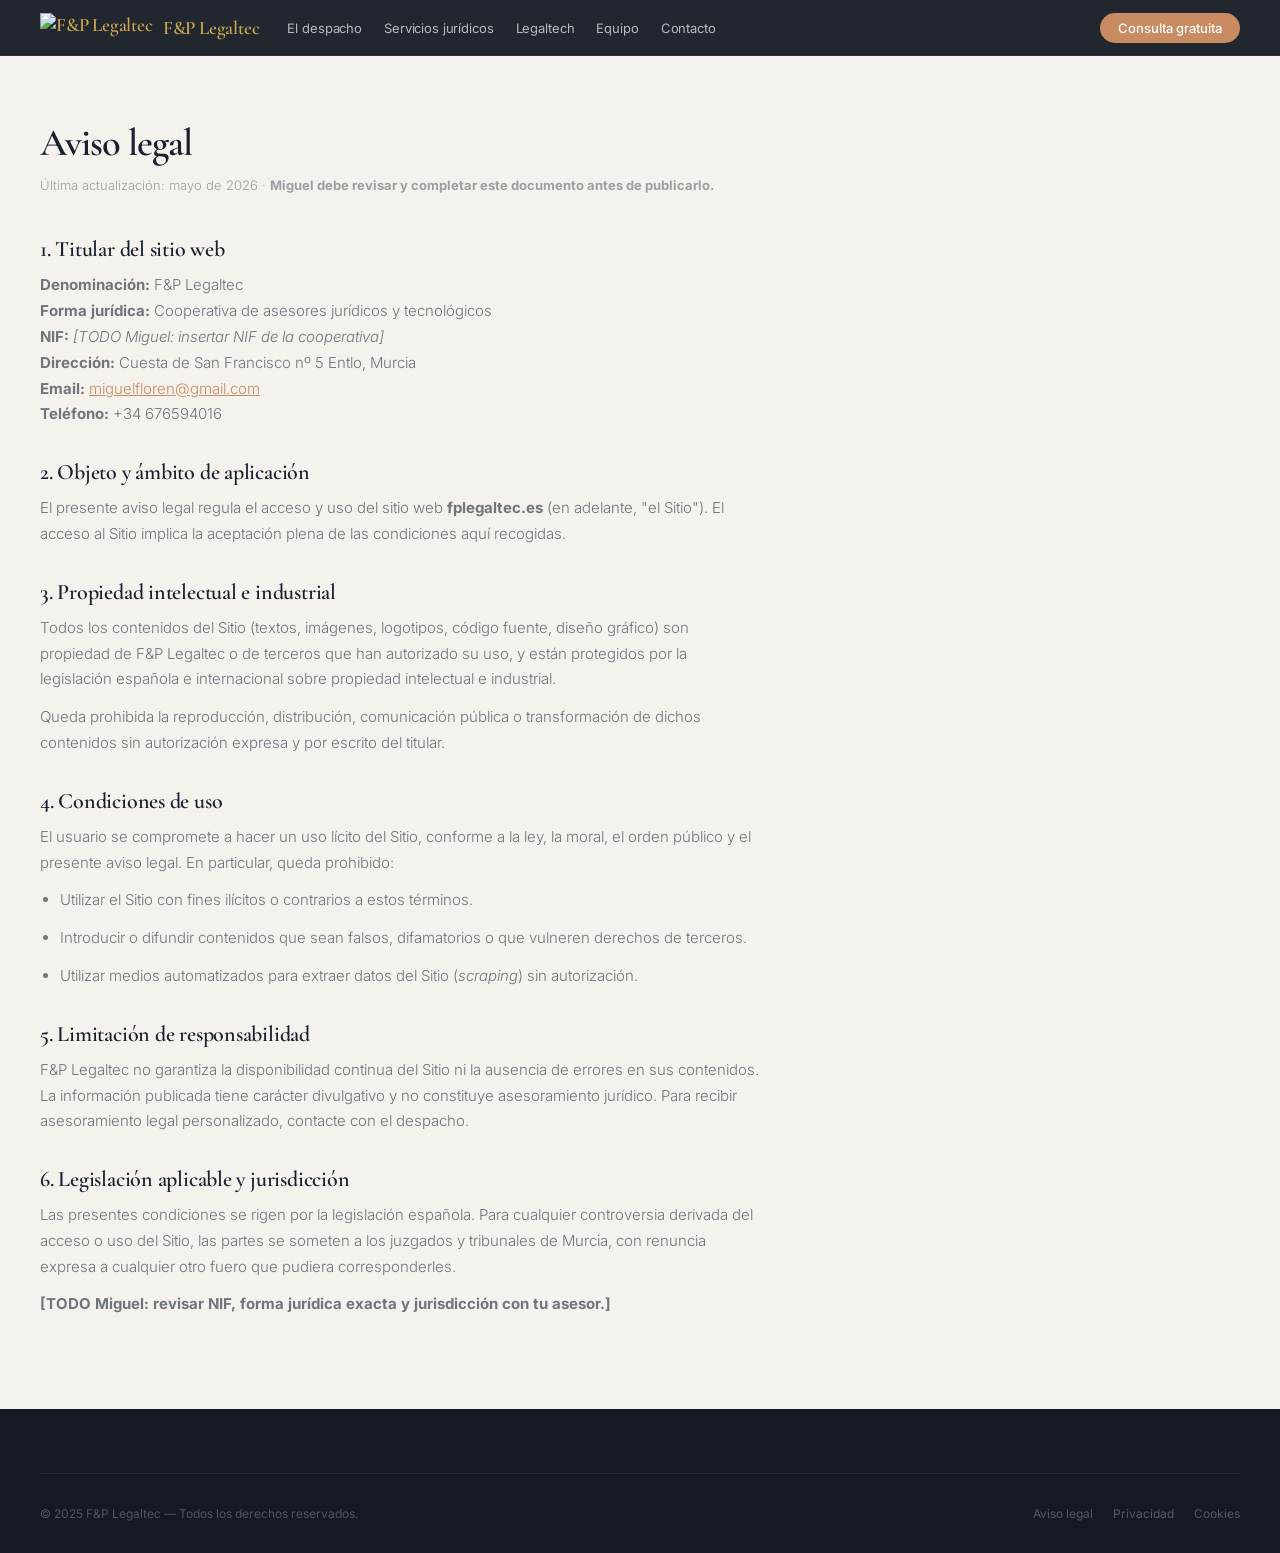
==== aviso-legal.html @ 4386c24b "Merge pull request #1 from Jabega69/fase-1-refactor feat: fases 1-3 — refactor cosmético, BD Supabas" ====
<!DOCTYPE html>
<html lang="es">
<head>
<meta charset="UTF-8">
<meta name="viewport" content="width=device-width, initial-scale=1.0">
<title>Aviso legal — F&P Legaltec</title>
<link href="https://fonts.googleapis.com/css2?family=Cormorant+Garamond:ital,wght@0,300;0,400;0,600;0,700;1,300;1,400;1,600&family=Inter:wght@300;400;500;600;700&display=swap" rel="stylesheet">
<link rel="stylesheet" href="css/main.css">
<style>
.legal-page { background: var(--parchment); padding: 120px 0 80px; min-height: 100vh; }
.legal-page h1 { font-family: var(--font-display); font-size: clamp(28px,3vw,44px); font-weight:600; letter-spacing:-0.025em; color:var(--ink); margin-bottom:8px; }
.legal-page .updated { font-size:13px; color:var(--ink-40); margin-bottom:40px; }
.legal-page h2 { font-family:var(--font-display); font-size:22px; font-weight:600; color:var(--ink); margin:32px 0 10px; letter-spacing:-0.01em; }
.legal-page p, .legal-page li { font-size:15px; color:var(--ink-60); line-height:1.72; font-weight:300; margin-bottom:12px; }
.legal-page ul { padding-left:20px; margin-bottom:12px; }
.legal-page a { color:var(--copper); }
.legal-content { max-width:720px; }
</style>
</head>
<body>

<nav class="nav" id="nav">
  <div class="nav-inner">
    <a class="nav-logo" href="index.html">
      <img src="assets/logo-legaltec.png" alt="F&P Legaltec">
      F&amp;P Legaltec
    </a>
    <div class="nav-links">
      <a class="nav-link" href="index.html#nosotros">El despacho</a>
      <a class="nav-link" href="index.html#servicios-juridicos">Servicios jurídicos</a>
      <a class="nav-link" href="index.html#tecnologia">Legaltech</a>
      <a class="nav-link" href="index.html#equipo">Equipo</a>
      <a class="nav-link" href="index.html#contacto">Contacto</a>
    </div>
    <a class="nav-cta" href="index.html#contacto">Consulta gratuita</a>
  </div>
</nav>

<main class="legal-page">
  <div class="container">
    <div class="legal-content">
      <h1>Aviso legal</h1>
      <p class="updated">Última actualización: mayo de 2026 · <strong>Miguel debe revisar y completar este documento antes de publicarlo.</strong></p>

      <h2>1. Titular del sitio web</h2>
      <p>
        <strong>Denominación:</strong> F&amp;P Legaltec<br>
        <strong>Forma jurídica:</strong> Cooperativa de asesores jurídicos y tecnológicos<br>
        <strong>NIF:</strong> <em>[TODO Miguel: insertar NIF de la cooperativa]</em><br>
        <strong>Dirección:</strong> Cuesta de San Francisco nº 5 Entlo, Murcia<br>
        <strong>Email:</strong> <a href="mailto:miguelfloren@gmail.com">miguelfloren@gmail.com</a><br>
        <strong>Teléfono:</strong> +34 676594016
      </p>

      <h2>2. Objeto y ámbito de aplicación</h2>
      <p>El presente aviso legal regula el acceso y uso del sitio web <strong>fplegaltec.es</strong> (en adelante, "el Sitio"). El acceso al Sitio implica la aceptación plena de las condiciones aquí recogidas.</p>

      <h2>3. Propiedad intelectual e industrial</h2>
      <p>Todos los contenidos del Sitio (textos, imágenes, logotipos, código fuente, diseño gráfico) son propiedad de F&amp;P Legaltec o de terceros que han autorizado su uso, y están protegidos por la legislación española e internacional sobre propiedad intelectual e industrial.</p>
      <p>Queda prohibida la reproducción, distribución, comunicación pública o transformación de dichos contenidos sin autorización expresa y por escrito del titular.</p>

      <h2>4. Condiciones de uso</h2>
      <p>El usuario se compromete a hacer un uso lícito del Sitio, conforme a la ley, la moral, el orden público y el presente aviso legal. En particular, queda prohibido:</p>
      <ul>
        <li>Utilizar el Sitio con fines ilícitos o contrarios a estos términos.</li>
        <li>Introducir o difundir contenidos que sean falsos, difamatorios o que vulneren derechos de terceros.</li>
        <li>Utilizar medios automatizados para extraer datos del Sitio (<em>scraping</em>) sin autorización.</li>
      </ul>

      <h2>5. Limitación de responsabilidad</h2>
      <p>F&amp;P Legaltec no garantiza la disponibilidad continua del Sitio ni la ausencia de errores en sus contenidos. La información publicada tiene carácter divulgativo y no constituye asesoramiento jurídico. Para recibir asesoramiento legal personalizado, contacte con el despacho.</p>

      <h2>6. Legislación aplicable y jurisdicción</h2>
      <p>Las presentes condiciones se rigen por la legislación española. Para cualquier controversia derivada del acceso o uso del Sitio, las partes se someten a los juzgados y tribunales de Murcia, con renuncia expresa a cualquier otro fuero que pudiera corresponderles.</p>

      <p><strong>[TODO Miguel: revisar NIF, forma jurídica exacta y jurisdicción con tu asesor.]</strong></p>
    </div>
  </div>
</main>

<footer class="footer">
  <div class="container">
    <div class="footer-bottom" style="padding-top:32px;border-top:1px solid rgba(255,255,255,0.07);">
      <div class="footer-legal">© 2025 F&amp;P Legaltec — Todos los derechos reservados.</div>
      <div class="footer-links">
        <a href="aviso-legal.html">Aviso legal</a>
        <a href="privacidad.html">Privacidad</a>
        <a href="cookies.html">Cookies</a>
      </div>
    </div>
  </div>
</footer>

</body>
</html>
---- css/main.css ----
/* ── RESET ──────────────────────────────────── */
*, *::before, *::after { margin: 0; padding: 0; box-sizing: border-box; }
html { scroll-behavior: smooth; }
body {
  font-family: 'Inter', 'Helvetica Neue', sans-serif;
  color: #1a2030;
  background: #ffffff;
  -webkit-font-smoothing: antialiased;
  overflow-x: hidden;
}

/* ── TOKENS ─────────────────────────────────── */
:root {
  --copper:        #c98b62;
  --copper-gold:   #c9a84c;
  --copper-dark:   #b07048;
  --copper-light:  #e5bc9a;
  --copper-pale:   #fdf5ed;
  --slate-950:     #141924;
  --slate-900:     #1b2335;
  --slate-800:     #252f40;
  --slate-750:     #2d3a4e;
  --slate-700:     #354460;
  --slate-600:     #4a5a76;
  --slate-300:     #aab5c5;
  --white:         #ffffff;
  --parchment:     #f5f2ed;
  --ink:           #1a2030;
  --ink-60:        rgba(26,32,48,0.60);
  --ink-40:        rgba(26,32,48,0.40);
  --ink-10:        rgba(26,32,48,0.10);
  --ink-06:        rgba(26,32,48,0.06);
  --font-display:  'Cormorant Garamond', Georgia, serif;
  --font-body:     'Inter', sans-serif;
  --font-mono:     'SF Mono', 'Fira Code', 'Consolas', monospace;
  --radius-pill:   980px;
  --radius-card:   18px;
}

/* ── UTILITIES ──────────────────────────────── */
.container { max-width: 1280px; margin: 0 auto; padding: 0 40px; }
.btn {
  display: inline-flex; align-items: center; gap: 8px;
  font-family: var(--font-body); cursor: pointer;
  border: none; text-decoration: none;
  transition: all 0.18s ease;
}
.btn:active { transform: scale(0.97); }
.btn-primary {
  background: var(--copper); color: white;
  font-size: 16px; font-weight: 400; letter-spacing: -0.01em;
  padding: 13px 28px; border-radius: var(--radius-pill);
}
.btn-primary:hover { background: var(--copper-dark); }
.btn-ghost-white {
  background: transparent; color: white;
  font-size: 15px; font-weight: 400;
  padding: 12px 26px; border-radius: var(--radius-pill);
  border: 1px solid rgba(255,255,255,0.28);
}
.btn-ghost-white:hover { background: rgba(255,255,255,0.08); }
.section-label {
  font-size: 11px; font-weight: 600;
  text-transform: uppercase; letter-spacing: 0.13em;
  color: var(--copper); margin-bottom: 12px;
  display: block;
}

/* ── NAV ────────────────────────────────────── */
.nav {
  position: fixed; top: 0; left: 0; right: 0; z-index: 200;
  background: rgba(20,25,36,0.94);
  backdrop-filter: blur(20px);
  -webkit-backdrop-filter: blur(20px);
  height: 56px;
  display: flex; align-items: center;
  border-bottom: 1px solid rgba(255,255,255,0.06);
  transition: background 0.2s, border-color 0.2s;
}
.nav-inner {
  max-width: 1280px; margin: 0 auto; padding: 0 40px;
  display: flex; align-items: center; gap: 28px; width: 100%;
}
.nav-logo {
  font-family: var(--font-display);
  color: #c9a84c; font-size: 19px; font-weight: 600;
  letter-spacing: -0.01em; white-space: nowrap; text-decoration: none;
  display: flex; align-items: center; gap: 10px; flex-shrink: 0;
}
.nav-logo img { height: 30px; }
.nav-links { display: flex; gap: 22px; flex: 1; }
.nav-link {
  color: rgba(255,255,255,0.68); font-size: 13px;
  font-weight: 400; letter-spacing: -0.01em;
  text-decoration: none; cursor: pointer;
  transition: color 0.15s; white-space: nowrap;
}
.nav-link:hover { color: white; }
.nav-cta {
  background: var(--copper); color: white;
  font-size: 13px; font-weight: 500;
  padding: 7px 18px; border-radius: var(--radius-pill);
  text-decoration: none; white-space: nowrap;
  transition: background 0.15s; flex-shrink: 0;
}
.nav-cta:hover { background: var(--copper-dark); }
.nav-hamburger {
  display: none; flex-direction: column; gap: 5px;
  background: none; border: none; cursor: pointer;
  padding: 6px; margin-left: auto;
}
.nav-hamburger span {
  display: block; width: 22px; height: 2px;
  background: rgba(255,255,255,0.8); border-radius: 2px;
}
.nav-mobile {
  display: none; position: fixed; top: 56px; left: 0; right: 0; z-index: 190;
  background: rgba(20,25,36,0.98);
  backdrop-filter: blur(20px);
  padding: 16px 20px 24px;
  border-bottom: 1px solid rgba(255,255,255,0.08);
  flex-direction: column; gap: 4px;
}
.nav-mobile.open { display: flex; }
.nav-mobile .nav-link { font-size: 15px; padding: 11px 4px; border-bottom: 1px solid rgba(255,255,255,0.06); }
.nav-mobile .nav-cta { margin-top: 10px; text-align: center; padding: 12px; }

/* ── HERO ────────────────────────────────────── */
.hero {
  background: var(--slate-750);
  min-height: 100vh;
  display: flex; align-items: center;
  padding: 120px 0 80px;
  position: relative; overflow: hidden;
}
.hero-grid {
  position: absolute; inset: 0; opacity: 0.045;
  background-image:
    repeating-linear-gradient(0deg, transparent, transparent 60px, rgba(255,255,255,1) 60px, rgba(255,255,255,1) 61px),
    repeating-linear-gradient(90deg, transparent, transparent 60px, rgba(255,255,255,1) 60px, rgba(255,255,255,1) 61px);
  pointer-events: none;
}
.hero-glow {
  position: absolute; bottom: -200px; right: -100px;
  width: 700px; height: 700px; border-radius: 50%;
  background: radial-gradient(circle, rgba(201,139,98,0.13) 0%, transparent 65%);
  pointer-events: none;
}
.hero-glow-2 {
  position: absolute; top: -150px; left: -100px;
  width: 500px; height: 500px; border-radius: 50%;
  background: radial-gradient(circle, rgba(53,68,96,0.6) 0%, transparent 70%);
  pointer-events: none;
}
.hero-inner {
  max-width: 1280px; margin: 0 auto; padding: 0 40px;
  display: grid; grid-template-columns: 1.1fr 0.9fr;
  gap: 64px; align-items: center; width: 100%;
  position: relative; z-index: 1;
}
.hero-eyebrow {
  font-size: 11px; font-weight: 600;
  text-transform: uppercase; letter-spacing: 0.15em;
  color: var(--copper-light); margin-bottom: 20px;
  display: flex; align-items: center; gap: 10px;
}
.hero-eyebrow::before {
  content: ''; display: block; width: 28px; height: 1px;
  background: var(--copper-light);
}
.hero-title {
  font-family: var(--font-display);
  font-size: clamp(38px, 4.6vw, 64px);
  font-weight: 600; color: white;
  letter-spacing: -0.03em; line-height: 1.03;
  margin-bottom: 22px;
}
.hero-title em { font-style: italic; font-weight: 300; color: var(--copper-light); }
.hero-sub {
  font-size: 17px; font-weight: 300; color: rgba(255,255,255,0.60);
  line-height: 1.68; margin-bottom: 38px; letter-spacing: -0.01em;
  max-width: 500px;
}
.hero-btns { display: flex; gap: 14px; flex-wrap: wrap; margin-bottom: 44px; }
.hero-metrics {
  display: flex; gap: 0;
  border-top: 1px solid rgba(255,255,255,0.09);
  padding-top: 32px;
}
.hero-metric {
  flex: 1; padding-right: 24px;
  border-right: 1px solid rgba(255,255,255,0.09);
  margin-right: 24px;
}
.hero-metric:last-child { border-right: none; margin-right: 0; padding-right: 0; }
.metric-num {
  font-family: var(--font-display);
  font-size: 38px; font-weight: 700; color: var(--copper-light);
  letter-spacing: -0.04em; line-height: 1;
}
.metric-label { font-size: 12px; color: rgba(255,255,255,0.45); margin-top: 5px; line-height: 1.4; }

/* Right side — portrait */
.hero-visual { display: flex; flex-direction: column; gap: 14px; position: relative; z-index: 1; }
.hero-portrait { position: relative; }
.hero-portrait-frame {
  position: relative; border-radius: 18px; overflow: hidden;
  border: 1px solid rgba(255,255,255,0.10);
  box-shadow: 0 24px 60px rgba(0,0,0,0.35);
  aspect-ratio: 3 / 2;
}
.hero-portrait-frame img {
  width: 100%; height: 100%; object-fit: cover; display: block;
  filter: saturate(0.95) contrast(1.02);
}
.hero-portrait-frame::after {
  content: ''; position: absolute; inset: 0;
  background: linear-gradient(180deg, transparent 55%, rgba(20,25,36,0.55) 100%);
  pointer-events: none;
}
.hero-portrait-badge {
  position: absolute; left: 18px; bottom: 18px; z-index: 2;
  display: flex; align-items: center; gap: 12px;
  background: rgba(20,25,36,0.78); backdrop-filter: blur(14px);
  border: 1px solid rgba(255,255,255,0.12);
  border-radius: 14px; padding: 12px 16px;
}
.hero-portrait-badge i { font-size: 22px; color: var(--copper-light); }
.hero-portrait-badge strong { font-family: var(--font-display); font-size: 17px; font-weight: 600; color: white; display: block; line-height: 1; }
.hero-portrait-badge span { font-size: 11px; color: rgba(255,255,255,0.55); display: block; margin-top: 3px; }

.hero-cards { display: flex; flex-direction: column; gap: 10px; }
.hero-card {
  background: rgba(255,255,255,0.05);
  border: 1px solid rgba(255,255,255,0.09);
  border-radius: 12px; padding: 16px 18px;
  display: flex; align-items: center; gap: 14px;
  transition: background 0.2s;
}
.hero-card:hover { background: rgba(255,255,255,0.08); }
.hero-card-icon {
  width: 36px; height: 36px; border-radius: 9px; flex-shrink: 0;
  display: flex; align-items: center; justify-content: center;
  font-size: 18px; background: rgba(201,139,98,0.15); color: var(--copper-light);
}
.hero-card-title { font-size: 14px; font-weight: 600; color: white; margin-bottom: 2px; }
.hero-card-text { font-size: 12px; color: rgba(255,255,255,0.48); line-height: 1.4; }

/* ── SOBRE NOSOTROS ─────────────────────────── */
.about { background: var(--parchment); padding: 104px 0; }
.about-inner {
  display: grid; grid-template-columns: 1fr 1fr;
  gap: 80px; align-items: start;
}
.about-text h2 {
  font-family: var(--font-display);
  font-size: clamp(30px, 3.2vw, 46px); font-weight: 600;
  letter-spacing: -0.025em; line-height: 1.1;
  color: var(--ink); margin-bottom: 20px;
}
.about-text h2 em { font-style: italic; font-weight: 300; color: var(--copper); }
.about-text p {
  font-size: 16px; color: var(--ink-60); line-height: 1.68;
  margin-bottom: 16px; font-weight: 300;
}
.about-text p strong { color: var(--ink); font-weight: 600; }
.about-text p:last-of-type { margin-bottom: 32px; }
.about-right { display: flex; flex-direction: column; gap: 16px; }
.about-card {
  background: white; border-radius: 16px;
  padding: 26px 28px; border: 1px solid var(--ink-10);
  display: flex; gap: 18px; align-items: flex-start;
  transition: box-shadow 0.2s, transform 0.2s;
}
.about-card:hover { box-shadow: 0 6px 24px rgba(26,32,48,0.09); transform: translateY(-2px); }
.about-card-icon {
  width: 44px; height: 44px; border-radius: 11px; flex-shrink: 0;
  background: var(--copper-pale); color: var(--copper);
  display: flex; align-items: center; justify-content: center; font-size: 21px;
}
.about-card h4 { font-size: 15px; font-weight: 600; color: var(--ink); margin-bottom: 5px; }
.about-card p { font-size: 13px; color: var(--ink-60); line-height: 1.58; }
.about-dark {
  background: var(--slate-800); border-color: transparent;
}
.about-dark .about-card-icon { background: rgba(201,139,98,0.15); color: var(--copper-light); }
.about-dark h4 { color: white; }
.about-dark p { color: rgba(255,255,255,0.55); }

/* ── SERVICIOS JURÍDICOS ────────────────────── */
.services-legal { background: var(--white); padding: 104px 0; }
.section-head { margin-bottom: 52px; }
.section-head h2 {
  font-family: var(--font-display);
  font-size: clamp(28px, 3vw, 44px); font-weight: 600;
  letter-spacing: -0.025em; line-height: 1.1; color: var(--ink);
  max-width: 600px; margin-bottom: 12px;
}
.section-head p { font-size: 16px; color: var(--ink-60); line-height: 1.65; max-width: 560px; font-weight: 300; }
.services-grid {
  display: grid; grid-template-columns: repeat(3, 1fr); gap: 20px;
}
.service-card {
  background: var(--white); border: 1px solid var(--ink-10);
  border-radius: var(--radius-card); padding: 30px 26px;
  transition: box-shadow 0.22s, transform 0.22s;
}
.service-card:hover { box-shadow: 0 8px 32px rgba(26,32,48,0.09); transform: translateY(-3px); }
.card-icon {
  width: 48px; height: 48px; border-radius: 12px;
  background: var(--copper-pale); color: var(--copper);
  display: flex; align-items: center; justify-content: center;
  font-size: 22px; margin-bottom: 18px;
}
.service-card h3 {
  font-family: var(--font-display);
  font-size: 20px; font-weight: 600; color: var(--ink);
  letter-spacing: -0.01em; line-height: 1.2; margin-bottom: 10px;
}
.service-card p { font-size: 14px; color: var(--ink-60); line-height: 1.65; margin-bottom: 18px; }
.card-link {
  font-size: 13px; color: var(--copper); font-weight: 600;
  text-decoration: none; display: inline-flex; align-items: center;
  gap: 4px; transition: gap 0.15s;
}
.card-link:hover { gap: 8px; }

/* ── TECNOLOGÍA LEGAL ───────────────────────── */
.tech-section { background: var(--slate-800); padding: 104px 0; }
.tech-inner {
  display: grid; grid-template-columns: 1fr 1fr;
  gap: 80px; align-items: center;
}
.tech-text .section-label { color: var(--copper-light); }
.tech-text h2 {
  font-family: var(--font-display);
  font-size: clamp(30px, 3.2vw, 46px); font-weight: 600;
  color: white; letter-spacing: -0.025em; line-height: 1.1;
  margin-bottom: 18px;
}
.tech-text h2 em { font-style: italic; font-weight: 300; color: var(--copper-light); }
.tech-text > p { font-size: 16px; color: rgba(255,255,255,0.58); line-height: 1.68; margin-bottom: 32px; font-weight: 300; }
.tech-features { display: flex; flex-direction: column; gap: 16px; margin-bottom: 36px; }
.tech-feature {
  display: flex; gap: 14px; align-items: flex-start;
}
.tech-feature-icon {
  width: 38px; height: 38px; border-radius: 9px; flex-shrink: 0;
  background: rgba(201,139,98,0.15); color: var(--copper-light);
  display: flex; align-items: center; justify-content: center; font-size: 18px;
}
.tech-feature h4 { font-size: 15px; font-weight: 600; color: white; margin-bottom: 3px; }
.tech-feature p { font-size: 13px; color: rgba(255,255,255,0.50); line-height: 1.55; }
.tech-grid { display: flex; flex-direction: column; gap: 14px; }
.tech-card {
  background: rgba(255,255,255,0.05);
  border: 1px solid rgba(255,255,255,0.09);
  border-radius: 14px; padding: 22px 24px;
  transition: background 0.2s;
}
.tech-card:hover { background: rgba(255,255,255,0.08); }
.tech-card-head {
  display: flex; align-items: center; gap: 12px; margin-bottom: 10px;
}
.tech-card-icon { font-size: 22px; color: var(--copper-light); }
.tech-card-title { font-size: 15px; font-weight: 600; color: white; }
.tech-card p { font-size: 13px; color: rgba(255,255,255,0.50); line-height: 1.58; }
.tech-badge {
  display: inline-flex; align-items: center; gap: 5px;
  background: rgba(201,139,98,0.15); color: var(--copper-light);
  font-size: 11px; font-weight: 600; text-transform: uppercase;
  letter-spacing: 0.1em; padding: 5px 12px; border-radius: 980px;
  border: 1px solid rgba(201,139,98,0.25); margin-bottom: 18px;
}

/* ── DIFERENCIADORES ────────────────────────── */
.why { background: var(--parchment); padding: 104px 0; }
.why-grid {
  display: grid; grid-template-columns: repeat(3, 1fr);
  gap: 24px; margin-top: 52px;
}
.why-card {
  background: white; border-radius: var(--radius-card);
  padding: 32px 28px; border: 1px solid var(--ink-10);
  transition: box-shadow 0.2s, transform 0.2s;
}
.why-card:hover { box-shadow: 0 8px 28px rgba(26,32,48,0.09); transform: translateY(-2px); }
.why-num {
  font-family: var(--font-display);
  font-size: 48px; font-weight: 700; color: var(--copper-pale);
  letter-spacing: -0.05em; line-height: 1; margin-bottom: 12px;
}
.why-card h3 { font-family: var(--font-display); font-size: 22px; font-weight: 600; color: var(--ink); letter-spacing: -0.01em; margin-bottom: 10px; }
.why-card p { font-size: 14px; color: var(--ink-60); line-height: 1.65; }

.why-highlight {
  background: var(--slate-900);
  border-radius: var(--radius-card);
  padding: 40px 44px; margin-top: 32px;
  display: flex; align-items: center; gap: 48px;
}
.why-highlight-text h3 {
  font-family: var(--font-display);
  font-size: clamp(22px, 2.5vw, 32px); font-weight: 600;
  color: white; letter-spacing: -0.02em; line-height: 1.15;
  margin-bottom: 10px;
}
.why-highlight-text h3 em { font-style: italic; font-weight: 300; color: var(--copper-light); }
.why-highlight-text p { font-size: 15px; color: rgba(255,255,255,0.55); line-height: 1.65; max-width: 460px; }
.why-highlight-cta { flex-shrink: 0; }

/* ── CASOS DE USO ───────────────────────────── */
.cases { background: var(--white); padding: 104px 0; }
.cases-grid {
  display: grid; grid-template-columns: repeat(2, 1fr);
  gap: 24px; margin-top: 52px;
}
.case-card {
  border-radius: var(--radius-card); padding: 32px 30px;
  border: 1px solid var(--ink-10);
  transition: box-shadow 0.2s, transform 0.2s;
}
.case-card:hover { box-shadow: 0 8px 28px rgba(26,32,48,0.09); transform: translateY(-2px); }
.case-card.dark { background: var(--slate-800); border-color: transparent; }
.case-tag {
  display: inline-flex; align-items: center; gap: 5px;
  font-size: 11px; font-weight: 600; text-transform: uppercase;
  letter-spacing: 0.1em; padding: 4px 10px; border-radius: 980px;
  margin-bottom: 18px;
}
.case-tag.legal { background: var(--copper-pale); color: var(--copper); }
.case-tag.tech { background: rgba(201,139,98,0.15); color: var(--copper-light); }
.case-card h3 {
  font-family: var(--font-display);
  font-size: 22px; font-weight: 600; color: var(--ink);
  letter-spacing: -0.015em; margin-bottom: 12px; line-height: 1.2;
}
.case-card.dark h3 { color: white; }
.case-card p { font-size: 14px; color: var(--ink-60); line-height: 1.65; }
.case-card.dark p { color: rgba(255,255,255,0.53); }
.case-result {
  margin-top: 18px; padding-top: 16px;
  border-top: 1px solid var(--ink-10);
  display: flex; align-items: center; gap: 8px;
  font-size: 13px; font-weight: 600; color: var(--copper);
}
.case-card.dark .case-result { border-top-color: rgba(255,255,255,0.10); color: var(--copper-light); }
.case-result i { font-size: 16px; }

/* ── EQUIPO ─────────────────────────────────── */
.team { background: var(--parchment); padding: 104px 0; }
.team-grid {
  display: grid; grid-template-columns: repeat(4, 1fr);
  gap: 22px; margin-top: 52px;
}
.team-card {
  text-align: center; padding: 32px 20px 28px;
  border: 1px solid var(--ink-10); border-radius: var(--radius-card);
  background: white;
  transition: box-shadow 0.2s, transform 0.2s;
}
.team-card:hover { box-shadow: 0 8px 28px rgba(26,32,48,0.09); transform: translateY(-2px); }
.team-avatar {
  width: 76px; height: 76px; border-radius: 50%;
  margin: 0 auto 14px;
  display: flex; align-items: center; justify-content: center;
  font-family: var(--font-display); font-size: 26px; font-weight: 600;
  background: var(--copper-pale); color: var(--copper);
}
.team-card h4 {
  font-family: var(--font-display);
  font-size: 18px; font-weight: 600; color: var(--ink);
  letter-spacing: -0.01em; margin-bottom: 3px;
}
.team-role {
  font-size: 11px; font-weight: 600; text-transform: uppercase;
  letter-spacing: 0.09em; color: var(--copper); margin-bottom: 10px;
  display: block;
}
.team-divider {
  width: 28px; height: 2px; border-radius: 2px;
  background: var(--copper-pale); margin: 10px auto 12px;
}
.team-bio { font-size: 13px; color: var(--ink-60); line-height: 1.58; }

/* ── PROCESO ────────────────────────────────── */
.process { background: var(--white); padding: 104px 0; }
.process-steps {
  display: grid; grid-template-columns: repeat(4, 1fr);
  gap: 0; margin-top: 52px; position: relative;
}
.process-steps::before {
  content: ''; position: absolute; top: 27px; left: 13%; right: 13%;
  height: 1px; background: var(--ink-10);
}
.step { text-align: center; padding: 0 12px; position: relative; }
.step-num {
  width: 54px; height: 54px; border-radius: 50%;
  background: var(--copper-pale); color: var(--copper);
  font-family: var(--font-display); font-size: 22px; font-weight: 600;
  display: flex; align-items: center; justify-content: center;
  margin: 0 auto 20px; position: relative; z-index: 1;
  border: 2px solid rgba(201,139,98,0.3);
}
.step h4 { font-size: 15px; font-weight: 600; color: var(--ink); margin-bottom: 8px; }
.step p { font-size: 13px; color: var(--ink-60); line-height: 1.58; }

/* ── CONTACTO ───────────────────────────────── */
.contact { background: var(--parchment); padding: 104px 0; }
.contact-inner {
  display: grid; grid-template-columns: 1fr 1.15fr;
  gap: 80px; align-items: start;
}
.contact-info .section-label { margin-bottom: 14px; }
.contact-info h2 {
  font-family: var(--font-display);
  font-size: clamp(28px, 3vw, 44px); font-weight: 600;
  letter-spacing: -0.025em; line-height: 1.1;
  color: var(--ink); margin-bottom: 14px;
}
.contact-info > p {
  font-size: 16px; color: var(--ink-60); line-height: 1.65;
  margin-bottom: 36px; font-weight: 300;
}
.contact-detail { display: flex; gap: 14px; align-items: flex-start; margin-bottom: 18px; }
.contact-icon {
  width: 40px; height: 40px; background: var(--copper-pale);
  border-radius: 10px; display: flex; align-items: center;
  justify-content: center; color: var(--copper); font-size: 18px; flex-shrink: 0;
}
.contact-detail strong { font-size: 13px; font-weight: 600; color: var(--ink); display: block; margin-bottom: 2px; }
.contact-detail span { font-size: 14px; color: var(--ink-60); }
.contact-privacy {
  margin-top: 28px; padding: 16px 18px;
  background: white; border-radius: 12px; border: 1px solid var(--ink-10);
  display: flex; gap: 12px; align-items: flex-start;
}
.contact-privacy i { font-size: 17px; color: var(--copper); flex-shrink: 0; margin-top: 1px; }
.contact-privacy p { font-size: 13px; color: var(--ink-60); line-height: 1.55; }
.contact-form {
  background: white; border-radius: 20px;
  padding: 36px; border: 1px solid var(--ink-10);
}
.form-title {
  font-family: var(--font-display);
  font-size: 24px; font-weight: 600; color: var(--ink);
  margin-bottom: 24px; letter-spacing: -0.02em;
}
.form-row { display: grid; grid-template-columns: 1fr 1fr; gap: 14px; }
.form-group { margin-bottom: 16px; }
.form-label { font-size: 13px; font-weight: 600; color: var(--ink); margin-bottom: 7px; display: block; }
.form-input {
  width: 100%; padding: 12px 16px;
  border: 1px solid rgba(26,32,48,0.14);
  border-radius: 10px; font-family: var(--font-body);
  font-size: 15px; color: var(--ink); background: white;
  outline: none; transition: border-color 0.15s, box-shadow 0.15s;
  appearance: none;
}
.form-input::placeholder { color: var(--ink-40); }
.form-input:focus { border-color: var(--copper); box-shadow: 0 0 0 3px rgba(201,139,98,0.14); }
select.form-input { cursor: pointer; }
textarea.form-input { resize: vertical; min-height: 100px; }
.form-submit {
  width: 100%; padding: 14px;
  background: var(--copper); color: white;
  font-family: var(--font-body); font-size: 17px;
  font-weight: 400; border: none; border-radius: var(--radius-pill);
  cursor: pointer; transition: background 0.15s; margin-top: 4px;
}
.form-submit:hover { background: var(--copper-dark); }
.form-submit:active { transform: scale(0.97); }
.form-note { font-size: 12px; color: var(--ink-40); text-align: center; margin-top: 12px; line-height: 1.55; }
.form-success { display: none; text-align: center; padding: 32px 20px; }
.form-success-icon {
  width: 60px; height: 60px; border-radius: 50%;
  background: var(--copper-pale); color: var(--copper);
  font-size: 28px; margin: 0 auto 16px;
  display: flex; align-items: center; justify-content: center;
}
.form-success h3 {
  font-family: var(--font-display); font-size: 22px; font-weight: 600;
  color: var(--ink); margin-bottom: 8px; letter-spacing: -0.01em;
}
.form-success p { font-size: 15px; color: var(--ink-60); line-height: 1.6; }

/* ── FOOTER ─────────────────────────────────── */
.footer { background: var(--slate-950); padding: 64px 0 32px; }
.footer-top {
  display: grid; grid-template-columns: 2fr 1fr 1fr 1fr;
  gap: 48px; margin-bottom: 48px;
}
.footer-logo {
  font-family: var(--font-display);
  font-size: 20px; font-weight: 600;
  color: #c9a84c; letter-spacing: -0.01em;
  display: flex; align-items: center; gap: 10px; margin-bottom: 14px;
}
.footer-logo img { height: 30px; }
.footer-brand > p { font-size: 13px; color: rgba(255,255,255,0.40); line-height: 1.7; max-width: 260px; }
.footer-tagline {
  margin-top: 16px; display: inline-flex; align-items: center; gap: 6px;
  font-size: 11px; color: rgba(255,255,255,0.28); font-weight: 500; letter-spacing: 0.04em;
}
.footer-tagline::before { content: ''; display: block; width: 16px; height: 1px; background: rgba(255,255,255,0.2); }
.footer-col h4 {
  font-size: 11px; font-weight: 600; color: rgba(255,255,255,0.88);
  text-transform: uppercase; letter-spacing: 0.1em; margin-bottom: 16px;
}
.footer-col a, .footer-col span {
  display: block; font-size: 13px;
  color: rgba(255,255,255,0.42); text-decoration: none;
  margin-bottom: 10px; line-height: 1.4; transition: color 0.15s; cursor: pointer;
}
.footer-col a:hover { color: rgba(255,255,255,0.82); }
.footer-bottom {
  border-top: 1px solid rgba(255,255,255,0.07);
  padding-top: 24px; display: flex;
  justify-content: space-between; align-items: center;
  flex-wrap: wrap; gap: 12px;
}
.footer-legal { font-size: 12px; color: rgba(255,255,255,0.26); }
.footer-links { display: flex; gap: 20px; }
.footer-links a { font-size: 12px; color: rgba(255,255,255,0.28); text-decoration: none; transition: color 0.15s; }
.footer-links a:hover { color: rgba(255,255,255,0.6); }

/* ── RESPONSIVE ─────────────────────────────── */
@media (max-width: 960px) {
  .hero-inner { grid-template-columns: 1fr; gap: 48px; }
  .hero-visual { display: grid; grid-template-columns: 1fr 1fr; gap: 12px; }
  .hero-portrait { grid-column: 1 / -1; max-width: 480px; margin: 0 auto; width: 100%; }
  .about-inner { grid-template-columns: 1fr; gap: 48px; }
  .tech-inner { grid-template-columns: 1fr; gap: 48px; }
  .why-grid { grid-template-columns: 1fr 1fr; }
  .cases-grid { grid-template-columns: 1fr; }
  .team-grid { grid-template-columns: 1fr 1fr; gap: 18px; }
  .process-steps { grid-template-columns: 1fr 1fr; gap: 32px; }
  .process-steps::before { display: none; }
  .contact-inner { grid-template-columns: 1fr; gap: 48px; }
  .footer-top { grid-template-columns: 1fr 1fr; gap: 32px; }
  .nav-links, .nav-cta { display: none; }
  .nav-hamburger { display: flex; }
  .services-grid { grid-template-columns: 1fr 1fr; }
  .why-highlight { flex-direction: column; gap: 24px; text-align: center; }
}
@media (max-width: 640px) {
  .container { padding: 0 20px; }
  .nav-inner { padding: 0 20px; }
  .hero-inner { padding: 0 20px; }
  .hero-visual { grid-template-columns: 1fr; }
  .services-grid { grid-template-columns: 1fr; }
  .why-grid { grid-template-columns: 1fr; }
  .team-grid { grid-template-columns: 1fr 1fr; }
  .process-steps { grid-template-columns: 1fr; }
  .form-row { grid-template-columns: 1fr; }
  .footer-top { grid-template-columns: 1fr; }
  .hero, .about, .services-legal, .tech-section, .why, .cases, .team, .process, .contact { padding: 80px 0; }
  .hero { padding-top: 96px; }
}
@media (max-width: 420px) {
  .team-grid { grid-template-columns: 1fr; }
}

/* ── REVEAL ANIMATION ───────────────────────── */
.reveal {
  opacity: 0; transform: translateY(18px);
  transition: opacity 0.55s ease, transform 0.55s ease;
}
.reveal.visible { opacity: 1; transform: none; }
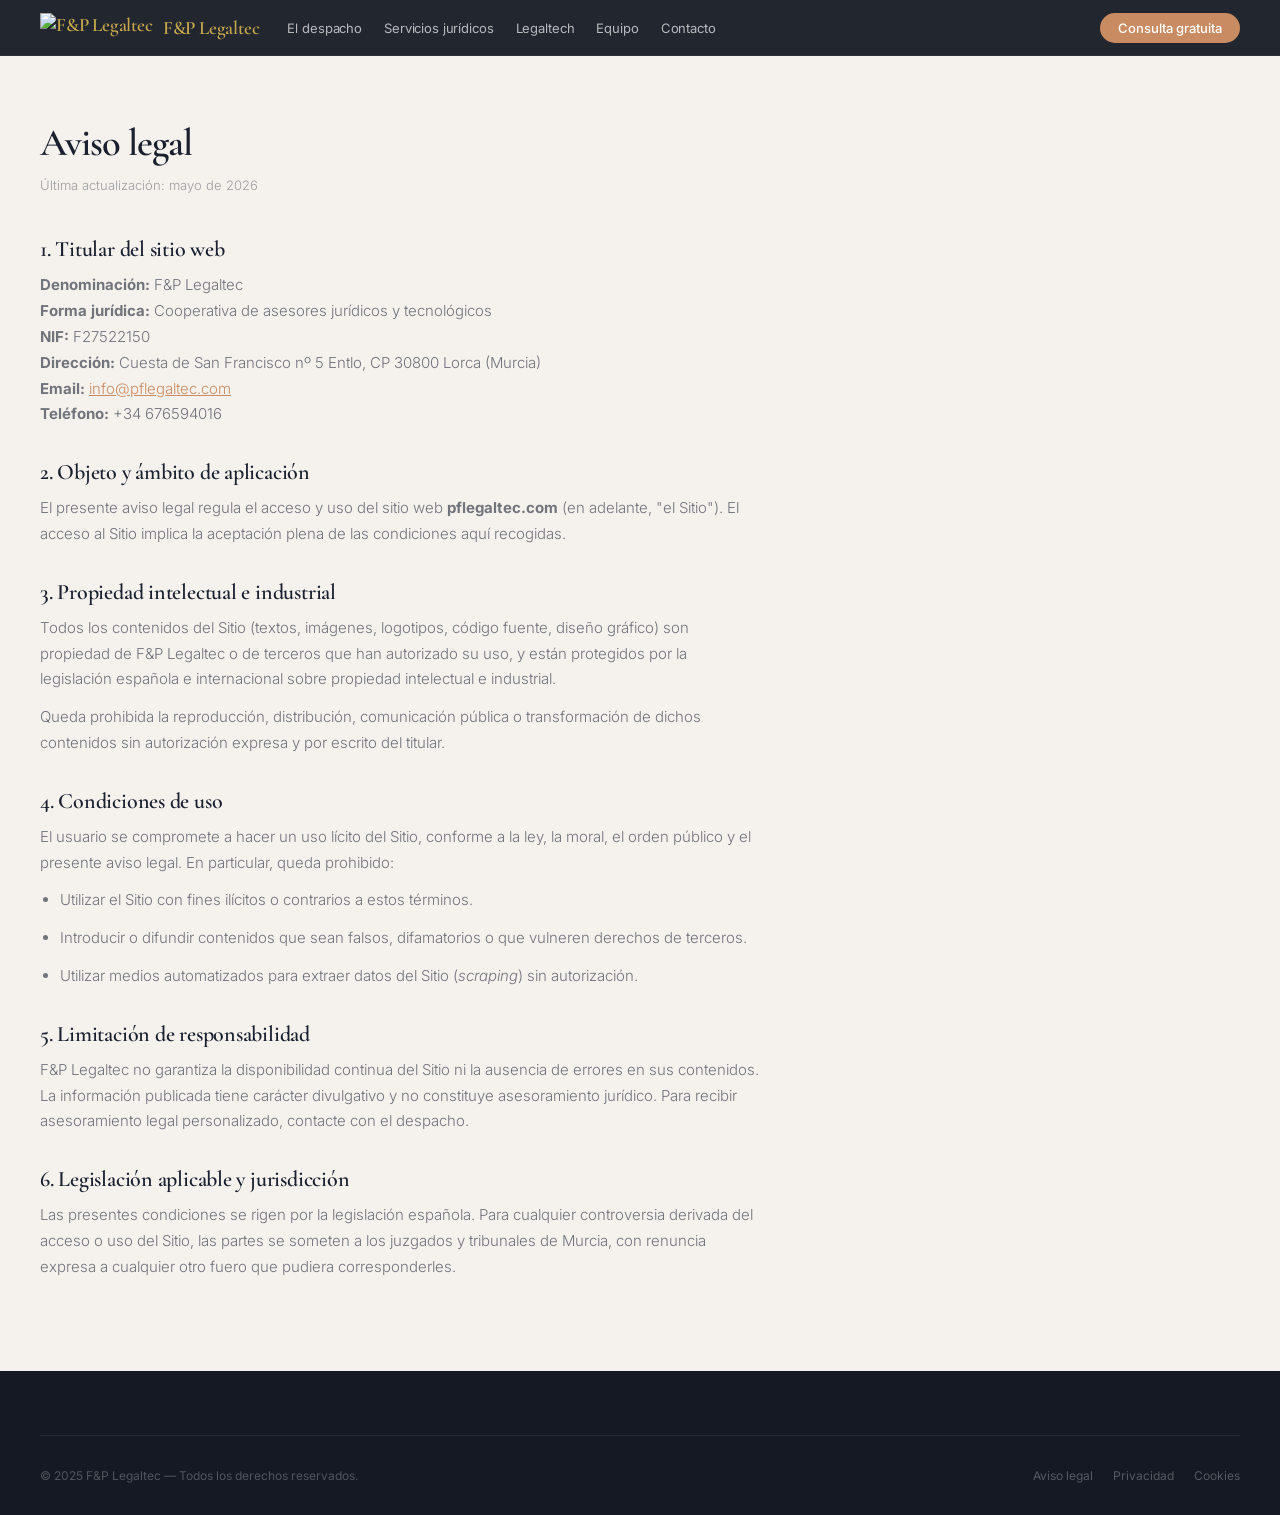
==== commit a8cb2796: "Merge pull request #4 from Jabega69/fix/auditoria-coherencia-entidad Fase 0: base SEO y consolidació" ====
--- a/aviso-legal.html
+++ b/aviso-legal.html
@@ -4,6 +4,14 @@
 <meta charset="UTF-8">
 <meta name="viewport" content="width=device-width, initial-scale=1.0">
 <title>Aviso legal — F&P Legaltec</title>
+<meta name="description" content="Aviso legal de F&P Legaltec, cooperativa de asesores jurídicos y tecnológicos con sede en Lorca, Murcia.">
+<link rel="canonical" href="https://pflegaltec.com/aviso-legal.html">
+<meta property="og:type" content="website">
+<meta property="og:locale" content="es_ES">
+<meta property="og:site_name" content="F&P Legaltec">
+<meta property="og:title" content="Aviso legal — F&P Legaltec">
+<meta property="og:description" content="Aviso legal de F&P Legaltec, cooperativa de asesores jurídicos y tecnológicos con sede en Lorca, Murcia.">
+<meta property="og:url" content="https://pflegaltec.com/aviso-legal.html">
 <link href="https://fonts.googleapis.com/css2?family=Cormorant+Garamond:ital,wght@0,300;0,400;0,600;0,700;1,300;1,400;1,600&family=Inter:wght@300;400;500;600;700&display=swap" rel="stylesheet">
 <link rel="stylesheet" href="css/main.css">
 <style>
@@ -40,20 +48,20 @@
   <div class="container">
     <div class="legal-content">
       <h1>Aviso legal</h1>
-      <p class="updated">Última actualización: mayo de 2026 · <strong>Miguel debe revisar y completar este documento antes de publicarlo.</strong></p>
+      <p class="updated">Última actualización: mayo de 2026</p>
 
       <h2>1. Titular del sitio web</h2>
       <p>
         <strong>Denominación:</strong> F&amp;P Legaltec<br>
         <strong>Forma jurídica:</strong> Cooperativa de asesores jurídicos y tecnológicos<br>
-        <strong>NIF:</strong> <em>[TODO Miguel: insertar NIF de la cooperativa]</em><br>
-        <strong>Dirección:</strong> Cuesta de San Francisco nº 5 Entlo, Murcia<br>
-        <strong>Email:</strong> <a href="mailto:miguelfloren@gmail.com">miguelfloren@gmail.com</a><br>
+        <strong>NIF:</strong> F27522150<br>
+        <strong>Dirección:</strong> Cuesta de San Francisco nº 5 Entlo, CP 30800 Lorca (Murcia)<br>
+        <strong>Email:</strong> <a href="mailto:info@pflegaltec.com">info@pflegaltec.com</a><br>
         <strong>Teléfono:</strong> +34 676594016
       </p>
 
       <h2>2. Objeto y ámbito de aplicación</h2>
-      <p>El presente aviso legal regula el acceso y uso del sitio web <strong>fplegaltec.es</strong> (en adelante, "el Sitio"). El acceso al Sitio implica la aceptación plena de las condiciones aquí recogidas.</p>
+      <p>El presente aviso legal regula el acceso y uso del sitio web <strong>pflegaltec.com</strong> (en adelante, "el Sitio"). El acceso al Sitio implica la aceptación plena de las condiciones aquí recogidas.</p>
 
       <h2>3. Propiedad intelectual e industrial</h2>
       <p>Todos los contenidos del Sitio (textos, imágenes, logotipos, código fuente, diseño gráfico) son propiedad de F&amp;P Legaltec o de terceros que han autorizado su uso, y están protegidos por la legislación española e internacional sobre propiedad intelectual e industrial.</p>
@@ -73,7 +81,6 @@
       <h2>6. Legislación aplicable y jurisdicción</h2>
       <p>Las presentes condiciones se rigen por la legislación española. Para cualquier controversia derivada del acceso o uso del Sitio, las partes se someten a los juzgados y tribunales de Murcia, con renuncia expresa a cualquier otro fuero que pudiera corresponderles.</p>
 
-      <p><strong>[TODO Miguel: revisar NIF, forma jurídica exacta y jurisdicción con tu asesor.]</strong></p>
     </div>
   </div>
 </main>
--- a/css/main.css
+++ b/css/main.css
@@ -661,6 +661,32 @@
   .team-grid { grid-template-columns: 1fr; }
 }
 
+/* ── WHATSAPP BUTTON ────────────────────────── */
+#whatsapp-btn {
+  position: fixed;
+  bottom: 28px;
+  right: 28px;
+  z-index: 999;
+  width: 56px;
+  height: 56px;
+  border-radius: 50%;
+  background: #25D366;
+  color: #fff;
+  display: flex;
+  align-items: center;
+  justify-content: center;
+  box-shadow: 0 4px 16px rgba(37,211,102,0.45);
+  transition: transform 0.18s ease, box-shadow 0.18s ease;
+  text-decoration: none;
+}
+#whatsapp-btn:hover {
+  transform: scale(1.1);
+  box-shadow: 0 6px 24px rgba(37,211,102,0.6);
+}
+@media (max-width: 640px) {
+  #whatsapp-btn { bottom: 20px; right: 20px; width: 52px; height: 52px; }
+}
+
 /* ── REVEAL ANIMATION ───────────────────────── */
 .reveal {
   opacity: 0; transform: translateY(18px);
